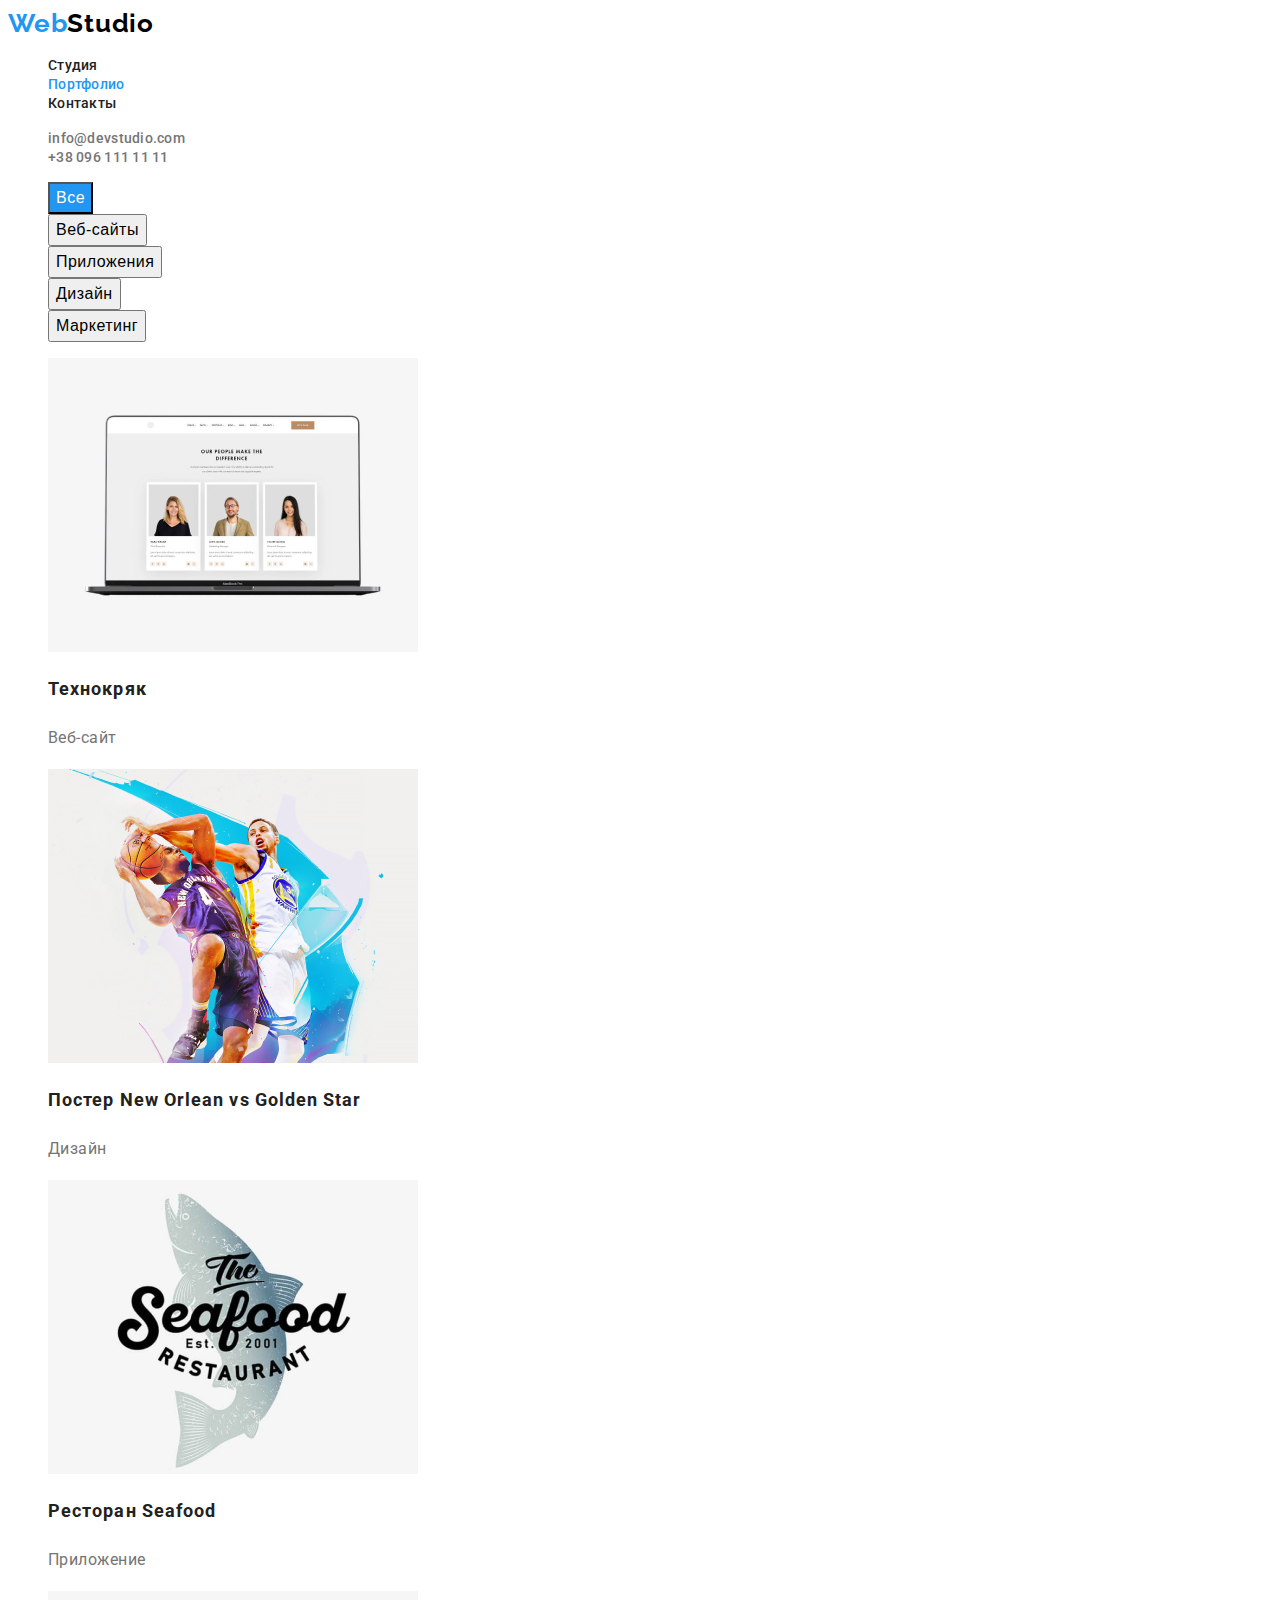
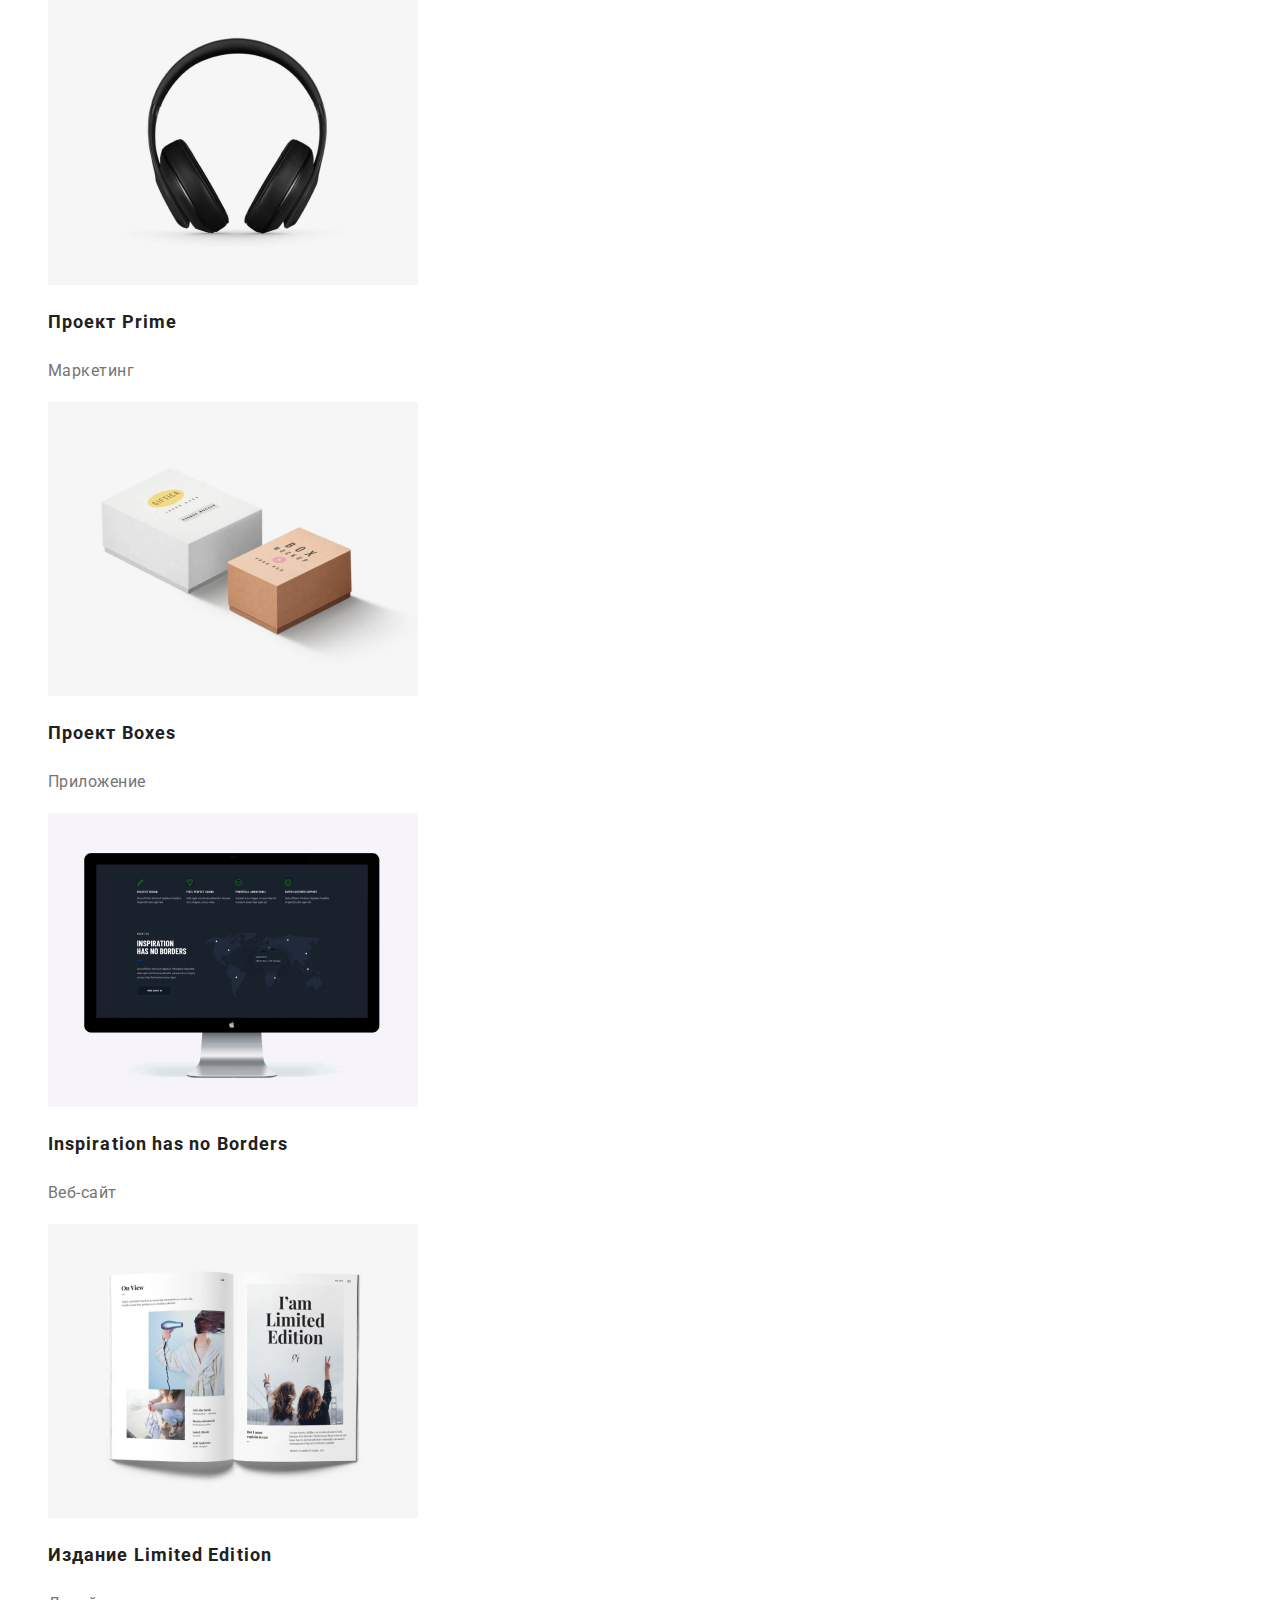
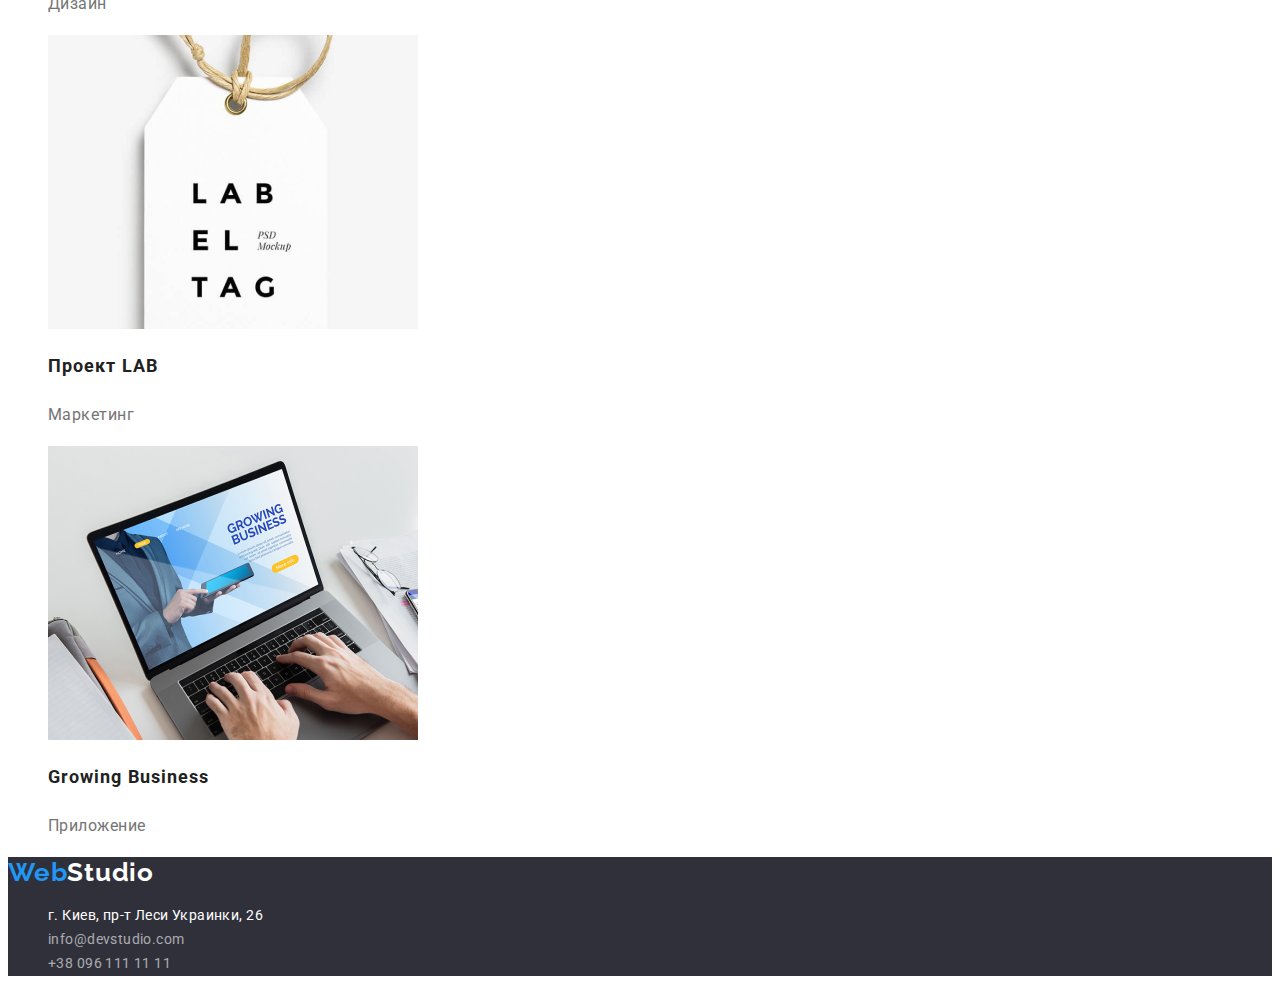
==== portfolio.html @ dccaaf1c "copy files from hw2" ====
<!DOCTYPE html>
<html lang="en">
  <head>
    <meta charset="UTF-8" />
    <meta name="viewport" content="width=device-width, initial-scale=1.0" />
    <title>Portfolio</title>
    <link rel="preconnect" href="https://fonts.gstatic.com" />
    <link rel="preconnect" href="https://fonts.gstatic.com" />
    <link rel="preconnect" href="https://fonts.gstatic.com" />
    <link rel="preconnect" href="https://fonts.gstatic.com" />
    <link
      href="https://fonts.googleapis.com/css2?family=Raleway:wght@700&family=Roboto:wght@400;500;700;900&display=swap"
      rel="stylesheet"
    />
    <link rel="stylesheet" href="./css/style.css" />
  </head>
  <body>
    <!-- Header of a page -->
    <header>
      <!-- Navigation -->
      <nav>
        <!-- logo -->
        <a href="./index.html" class="logo link"><span>Web</span>Studio</a>
        <!-- Main links -->
        <ul class="main-nav list">
          <li><a href="./index.html" class="link">Студия</a></li>
          <li class="current">
            <a href="./portfolio.html" class="link">Портфолио</a>
          </li>
          <li><a href="#" class="link">Контакты</a></li>
        </ul>
      </nav>
      <!-- Contacnts -->
      <ul class="contacts-nav list">
        <li>
          <a href="mailto:info@devstudio.com" class="link"
            >info@devstudio.com</a
          >
        </li>
        <li><a href="tel:+380961111111" class="link">+38 096 111 11 11</a></li>
      </ul>
    </header>

    <!-- main content of a portfolio page-->
    <main>
      <section>
        <!-- <h1 class="portfolio-title">Примеры наших работ</h1> -->
        <!-- Filter -->

        <ul class="filter list">
          <li>
            <button type="button" class="filter-button current">Все</button>
          </li>
          <li>
            <button type="button" class="filter-button">Веб-сайты</button>
          </li>
          <li>
            <button type="button" class="filter-button">Приложения</button>
          </li>
          <li>
            <button type="button" class="filter-button">Дизайн</button>
          </li>
          <li>
            <button type="button" class="filter-button">Маркетинг</button>
          </li>
        </ul>

        <!-- блок примеров работ -->
        <ul class="work-examples list">
          <li class="example-card">
            <a href="#" class="link">
              <img
                src="./images/technokryak.jpg"
                alt="Изображение сайта Технокряк на экране ноутбука"
                width="370"
                height="294"
              />
              <h2>Технокряк</h2>
              <p>Веб-сайт</p>
            </a>
          </li>
          <li class="example-card">
            <a href="#" class="link">
              <img
                src="./images/poster.jpg"
                alt="игрок из баскетбольной команды Golden Star пытается отобрать мяч у игрока из команды New Orlean"
                width="370"
                height="294"
              />
              <h2>Постер New Orlean vs Golden Star</h2>
              <p>Дизайн</p>
            </a>
          </li>
          <li class="example-card">
            <a href="#" class="link">
              <img
                src="./images/seafood.jpg"
                alt="Логотип ресторана Seafood с рыбой"
                width="370"
                height="294"
              />
              <h2>Ресторан Seafood</h2>
              <p>Приложение</p>
            </a>
          </li>
          <li class="example-card">
            <a href="#" class="link">
              <img
                src="./images/prime.jpg"
                alt="Черные наушники"
                width="370"
                height="294"
              />
              <h2>Проект Prime</h2>
              <p>Маркетинг</p>
            </a>
          </li>
          <li class="example-card">
            <a href="#" class="link">
              <img
                src="./images/boxes.jpg"
                alt="одна белая коробка побольше и одна коричневая коробка поменьше"
                width="370"
                height="294"
              />
              <h2>Проект Boxes</h2>
              <p>Приложение</p>
            </a>
          </li>
          <li class="example-card">
            <a href="#" class="link">
              <img
                src="./images/inspiration.jpg"
                alt="темный Веб-сайт на экране монитора"
                width="370"
                height="294"
              />
              <h2>Inspiration has no Borders</h2>
              <p>Веб-сайт</p>
            </a>
          </li>
          <li class="example-card">
            <a href="#" class="link">
              <img
                src="./images/limited-edition.jpg"
                alt="Разворот журнала со статьей I'm limited edition"
                width="370"
                height="294"
              />
              <h2>Издание Limited Edition</h2>
              <p>Дизайн</p>
            </a>
          </li>
          <li class="example-card">
            <a href="#" class="link">
              <img
                src="./images/lab.jpg"
                alt="Белый ярлык с надписью Lab el tag"
                width="370"
                height="294"
              />
              <h2>Проект LAB</h2>
              <p>Маркетинг</p>
            </a>
          </li>
          <li class="example-card">
            <a href="#" class="link">
              <img
                src="./images/growing-business.jpg"
                alt="Человек использует интернет-приложения growing business на ноутбуке"
                width="370"
                height="294"
              />
              <h2>Growing Business</h2>
              <p>Приложение</p>
            </a>
          </li>
        </ul>
      </section>
    </main>

    <!-- Footer of a page -->
    <footer class="footer">
      <a href="./index.html" class="logo link"><span>Web</span>Studio</a>
      <address>
        <ul class="list">
          <li class="footer-address">г. Киев, пр-т Леси Украинки, 26</li>
          <li>
            <a href="mailto:info@devstudio.com" class="footer-contact link"
              >info@devstudio.com</a
            >
          </li>
          <li>
            <a href="tel:+380961111111" class="footer-contact link"
              >+38 096 111 11 11</a
            >
          </li>
        </ul>
      </address>
    </footer>
  </body>
</html>
---- css/style.css ----
/* Палитра
color: #212121; цвет основного текста
color: #757575; цвет текста второстепенный
color: #2196F3; цвет акцента
color: #FFFFFF; для адреса
color: rgba(255, 255, 255, 0.6); для ссылок в футере
color: #000000; цвет лого 2й части

background: #FFFFFF; основной
background: #2F303A; цвет фона hero и футера
background: #F5F4FA; цвет фона секции наша команда
 */

:root {
  --primary-text-color: #212121;
  --secondary-text-color: #757575;
  --primary-accent-color: #2196f3;
  --secondary-accent-color: #ffffff;
  --footer-link-color: rgba(255, 255, 255, 0.6);
  --logo-color: #000000;
  --primary-background-color: #ffffff;
  --secondary-background-color: #2f303a;
  --section-background-color: #f5f4fa;
}

/* Main features */

body {
  font-family: "Roboto", sans-serif;
  color: var(--primary-text-color);
  background-color: var(--primary-background-color);
}

.list {
  list-style: none;
}

.link {
  text-decoration: none;
  color: var(--primary-text-color);
}

/* header */
/* Лого */
.logo {
  font-family: "Raleway", sans-serif;
  font-weight: 700;
  font-size: 26px;
  line-height: 1.2;
  letter-spacing: 0.03em;

  color: var(--logo-color);
}
.logo span {
  color: var(--primary-accent-color);
}

.logo:focus,
.logo:hover {
  text-decoration: underline;
}

/* Main links */
.main-nav .link {
  font-weight: 500;
  font-size: 14px;
  line-height: 1.14;
  letter-spacing: 0.02em;
}
.main-nav a:visited {
  color: var(--primary-text-color);
}

.main-nav .link:hover,
.main-nav .link:focus,
.contacts-nav .link:focus,
.contacts-nav .link:hover {
  color: var(--primary-accent-color);
}

.main-nav .current .link {
  color: var(--primary-accent-color);
}
.main-nav .current .link:hover {
  text-decoration: underline;
}

/* contacts navigation */
.contacts-nav .link {
  font-weight: 500;
  font-size: 14px;
  line-height: 1.14;
  letter-spacing: 0.02em;

  color: var(--secondary-text-color);
}

/* Main page */

/* hero */
.hero {
  background-color: var(--secondary-background-color);
}

.hero-title {
  font-weight: 900;
  font-size: 44px;
  line-height: 1.36;

  text-align: center;
  letter-spacing: 0.06em;
  text-transform: uppercase;

  color: var(--secondary-accent-color);
}

.hero-button {
  font-weight: 700;
  font-size: 16px;
  line-height: 1.88;
  letter-spacing: 0.06em;

  color: var(--secondary-accent-color);
  background-color: var(--primary-accent-color);
}

.hero-button:focus,
.hero-button:hover {
  color: var(--primary-accent-color);
  background-color: var(--primary-background-color);
}

/* common section features */
.section-title {
  font-weight: 700;
  font-size: 36px;
  line-height: 1.17;
  text-align: center;
  letter-spacing: 0.03em;
}

/* section Наши преимущества  */
.advantages h3 {
  font-weight: 700;
  font-size: 14px;
  line-height: 1.14;
  letter-spacing: 0.03em;
  text-transform: uppercase;
}

.advantages p {
  font-weight: 400;
  font-size: 14px;
  line-height: 1.71;
  letter-spacing: 0.03em;

  color: var(--secondary-text-color);
}

/* section Чем мы занимаемся  */
.works a > img:hover,
.works a > img:focus {
  border-style: solid;
  border-width: 3px;
  border-color: var(--primary-accent-color);
}

/* section Наша команда */
.team {
  background-color: var(--section-background-color);
}

.team h3 {
  font-weight: 500;
  font-size: 16px;
  line-height: 1.19;
  letter-spacing: 0.03em;
}

.team p {
  font-weight: 400;
  font-size: 16px;
  line-height: 1.19;
  letter-spacing: 0.03em;

  color: #757575;
}

/* Footer */
.footer {
  background-color: var(--secondary-background-color);
}

.footer .logo {
  color: var(--secondary-accent-color);
}

.footer-address {
  font-weight: 400;
  font-size: 14px;
  line-height: 1.71;
  letter-spacing: 0.03em;
  font-style: normal;
  color: var(--secondary-accent-color);
}
.footer-contact {
  font-weight: 400;
  font-size: 14px;
  line-height: 1.71;
  letter-spacing: 0.03em;
  font-style: normal;
  color: var(--footer-link-color);
}

.footer-contact:focus,
.footer-contact:hover {
  color: var(--primary-accent-color);
}

/* Portfolio page */
/* filter */
.filter-button {
  font-weight: 500;
  font-size: 16px;
  line-height: 1.62;
  letter-spacing: 0.03em;
}

.filter-button:hover,
.filter-button:focus {
  color: var(--secondary-accent-color);
  background-color: var(--primary-accent-color);
}

.filter .current {
  color: var(--secondary-accent-color);
  background-color: var(--primary-accent-color);
}

.filter .current:hover,
.filter .current:focus {
  color: var(--primary-accent-color);
  background-color: var(--secondary-accent-color);
  border: solid 2px var(--primary-accent-color);
}

/* Examples */
.example-card h2 {
  font-weight: 700;
  font-size: 18px;
  line-height: 2;
  letter-spacing: 0.06em;

  color: var(--primary-text-color);
}

.example-card p {
  font-weight: 400;
  font-size: 16px;
  line-height: 1.88;
  letter-spacing: 0.03em;

  color: var(--secondary-text-color);
}
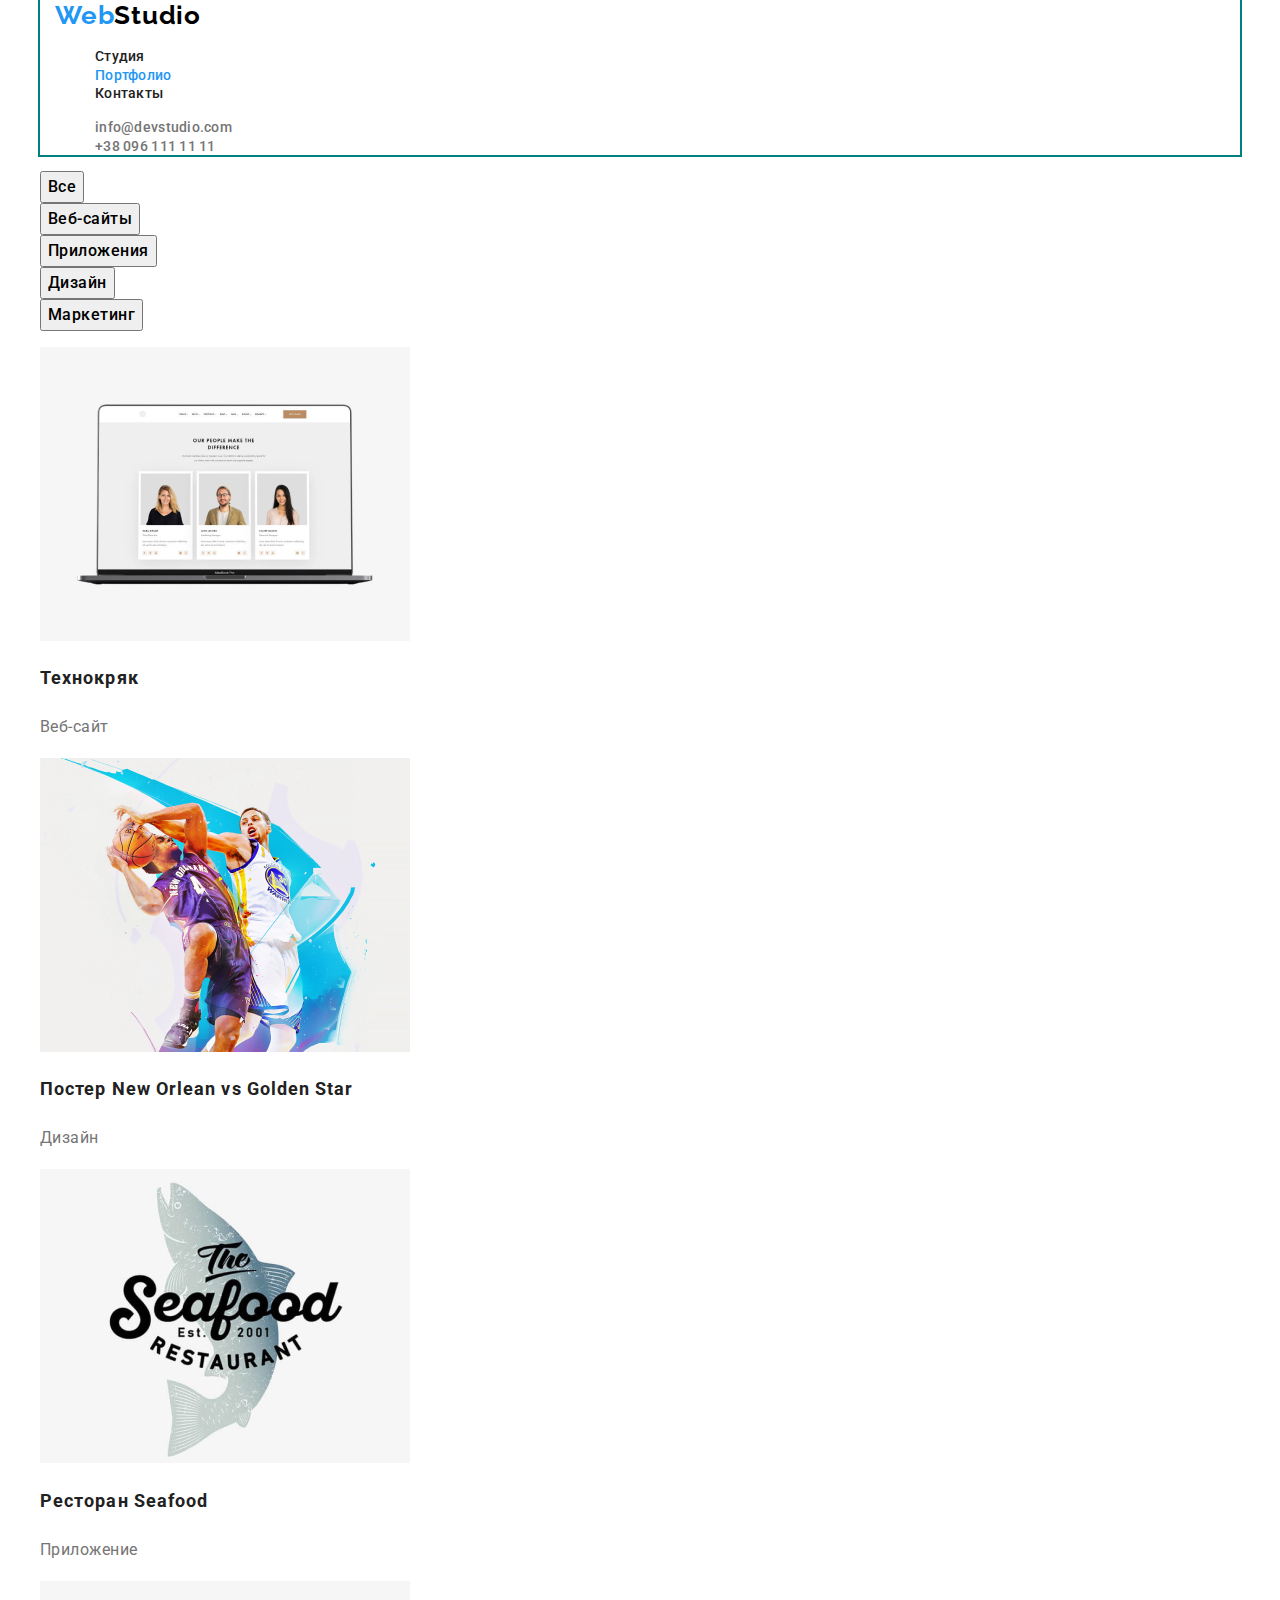
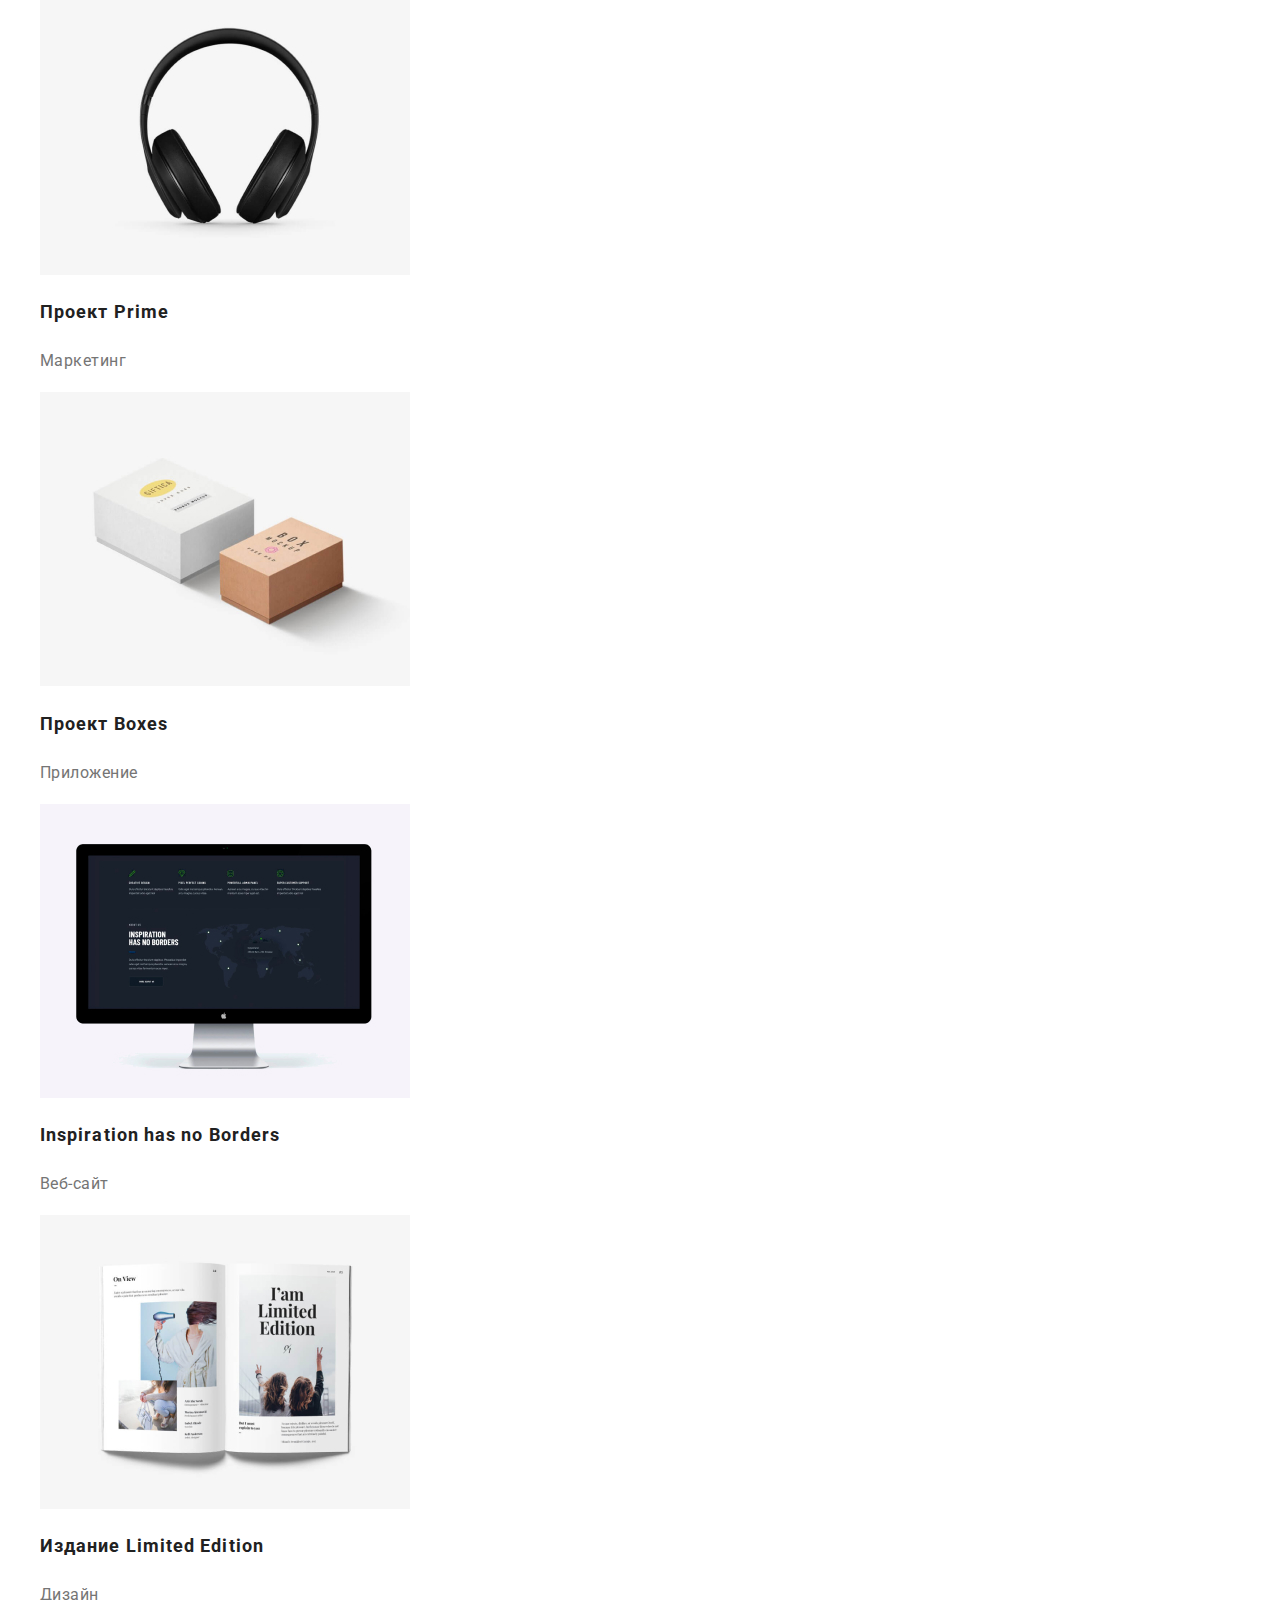
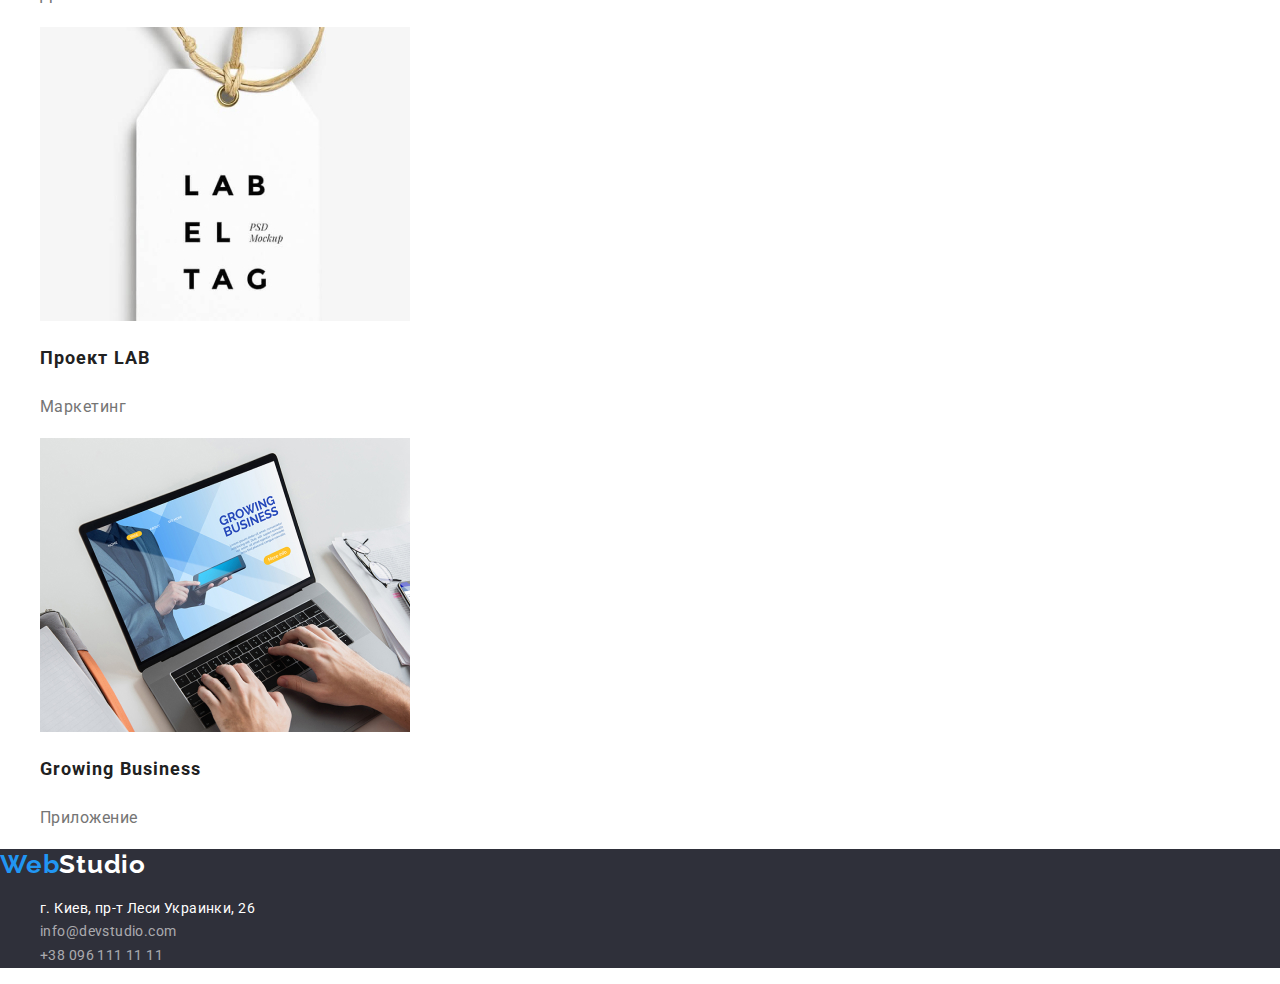
==== commit f3421adf: "add normalize to both pages and container to the header" ====
--- a/portfolio.html
+++ b/portfolio.html
@@ -11,6 +11,10 @@
     <link
       href="https://fonts.googleapis.com/css2?family=Raleway:wght@700&family=Roboto:wght@400;500;700;900&display=swap"
       rel="stylesheet"
+    />
+    <link
+      rel="stylesheet"
+      href="https://cdnjs.cloudflare.com/ajax/libs/modern-normalize/1.0.0/modern-normalize.min.css"
     />
     <link rel="stylesheet" href="./css/style.css" />
   </head>
@@ -18,27 +22,31 @@
     <!-- Header of a page -->
     <header>
       <!-- Navigation -->
-      <nav>
-        <!-- logo -->
-        <a href="./index.html" class="logo link"><span>Web</span>Studio</a>
-        <!-- Main links -->
-        <ul class="main-nav list">
-          <li><a href="./index.html" class="link">Студия</a></li>
-          <li class="current">
-            <a href="./portfolio.html" class="link">Портфолио</a>
-          </li>
-          <li><a href="#" class="link">Контакты</a></li>
-        </ul>
-      </nav>
-      <!-- Contacnts -->
-      <ul class="contacts-nav list">
-        <li>
-          <a href="mailto:info@devstudio.com" class="link"
-            >info@devstudio.com</a
-          >
-        </li>
-        <li><a href="tel:+380961111111" class="link">+38 096 111 11 11</a></li>
-      </ul>
+      <div class="container">
+        <nav>
+          <!-- logo -->
+          <a href="./index.html" class="logo link"><span>Web</span>Studio</a>
+          <!-- Main links -->
+          <ul class="main-nav list">
+            <li><a href="./index.html" class="link">Студия</a></li>
+            <li class="current">
+              <a href="./portfolio.html" class="link">Портфолио</a>
+            </li>
+            <li><a href="#" class="link">Контакты</a></li>
+          </ul>
+        </nav>
+        <!-- Contacnts -->
+        <ul class="contacts-nav list">
+          <li>
+            <a href="mailto:info@devstudio.com" class="link"
+              >info@devstudio.com</a
+            >
+          </li>
+          <li>
+            <a href="tel:+380961111111" class="link">+38 096 111 11 11</a>
+          </li>
+        </ul>
+      </div>
     </header>
 
     <!-- main content of a portfolio page-->
--- a/css/style.css
+++ b/css/style.css
@@ -40,8 +40,20 @@
   color: var(--primary-text-color);
 }
 
-/* header */
-/* Лого */
+.container {
+  width: 1200px;
+  padding-left: 15px;
+  padding-right: 15px;
+  margin-top: 0;
+  margin-bottom: 0;
+  margin-right: auto;
+  margin-left: auto;
+
+  outline: 2px solid teal;
+}
+
+/* Header */
+/* Logo */
 .logo {
   font-family: "Raleway", sans-serif;
   font-weight: 700;
@@ -85,7 +97,7 @@
   text-decoration: underline;
 }
 
-/* contacts navigation */
+/* Contacts navigation */
 .contacts-nav .link {
   font-weight: 500;
   font-size: 14px;
@@ -97,7 +109,7 @@
 
 /* Main page */
 
-/* hero */
+/* Hero */
 .hero {
   background-color: var(--secondary-background-color);
 }
@@ -231,7 +243,7 @@
   color: var(--secondary-accent-color);
   background-color: var(--primary-accent-color);
 }
-
+/* 
 .filter .current {
   color: var(--secondary-accent-color);
   background-color: var(--primary-accent-color);
@@ -242,7 +254,7 @@
   color: var(--primary-accent-color);
   background-color: var(--secondary-accent-color);
   border: solid 2px var(--primary-accent-color);
-}
+} */
 
 /* Examples */
 .example-card h2 {
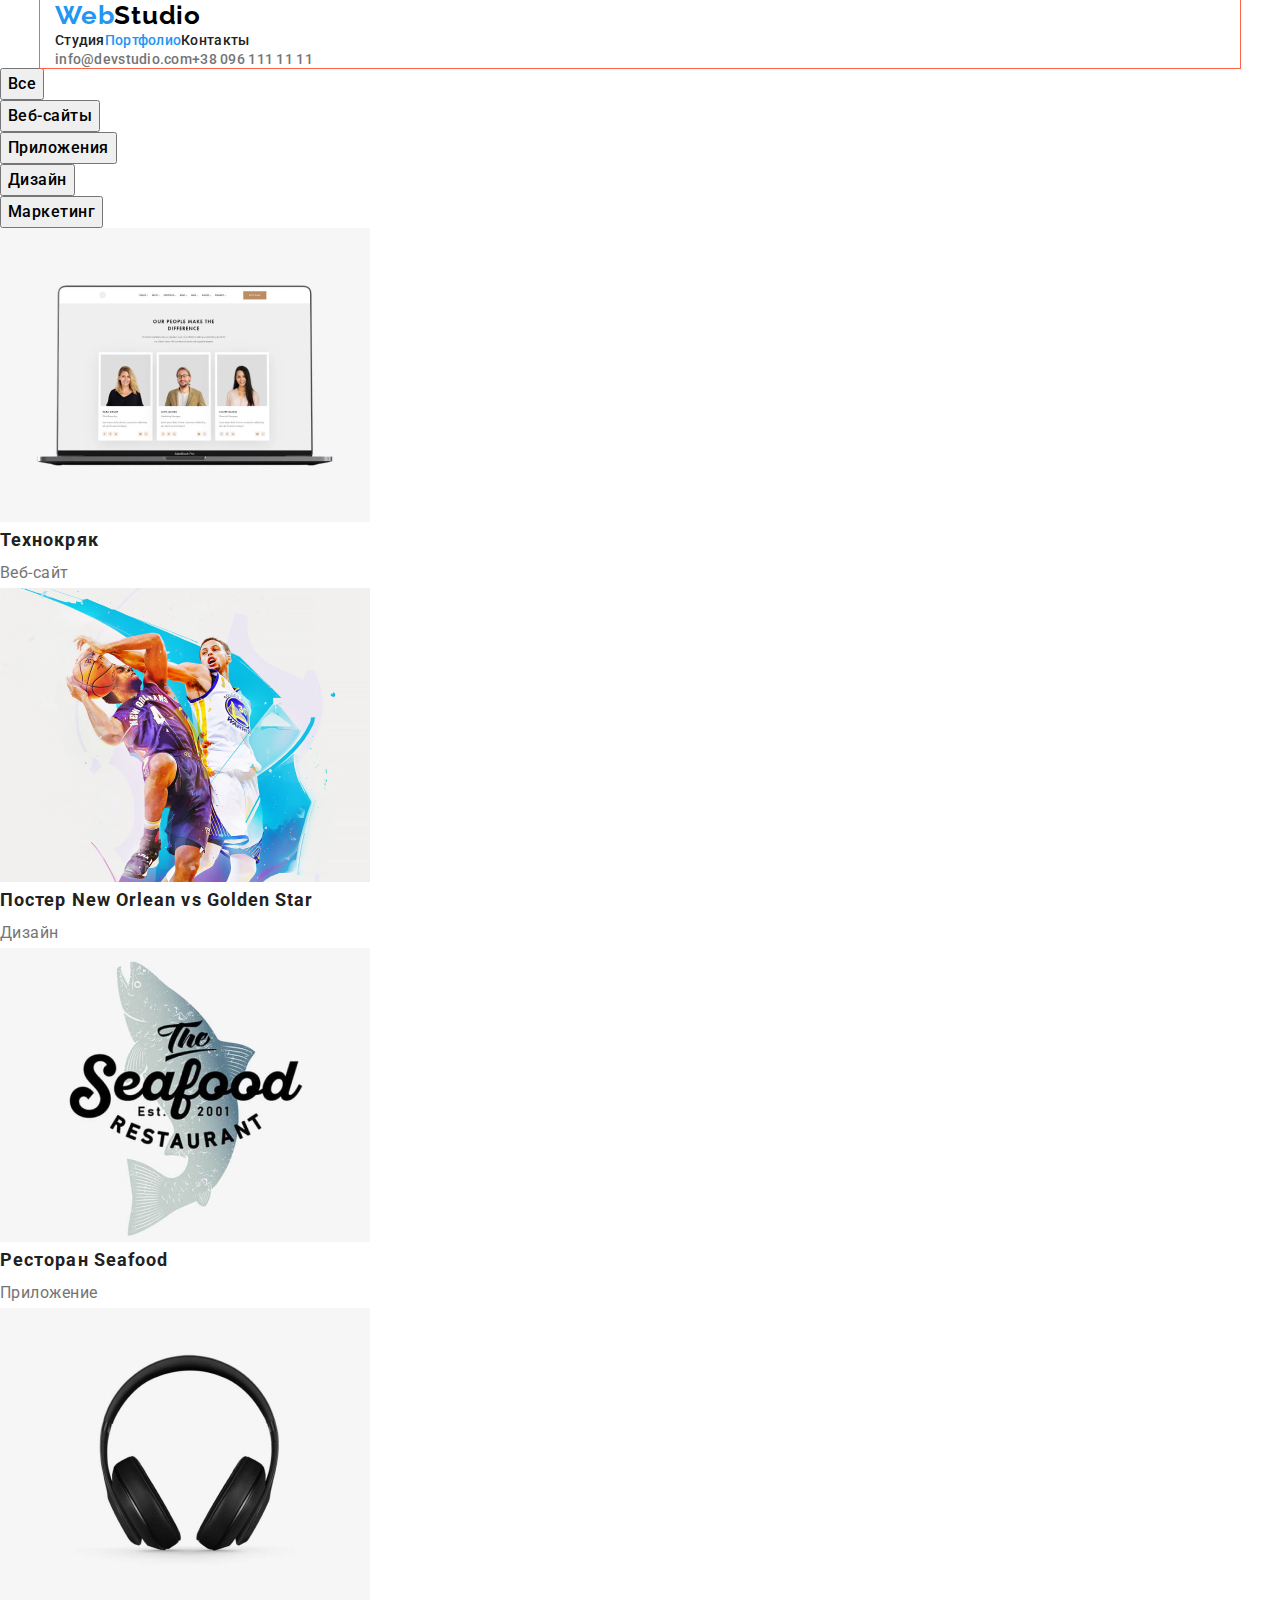
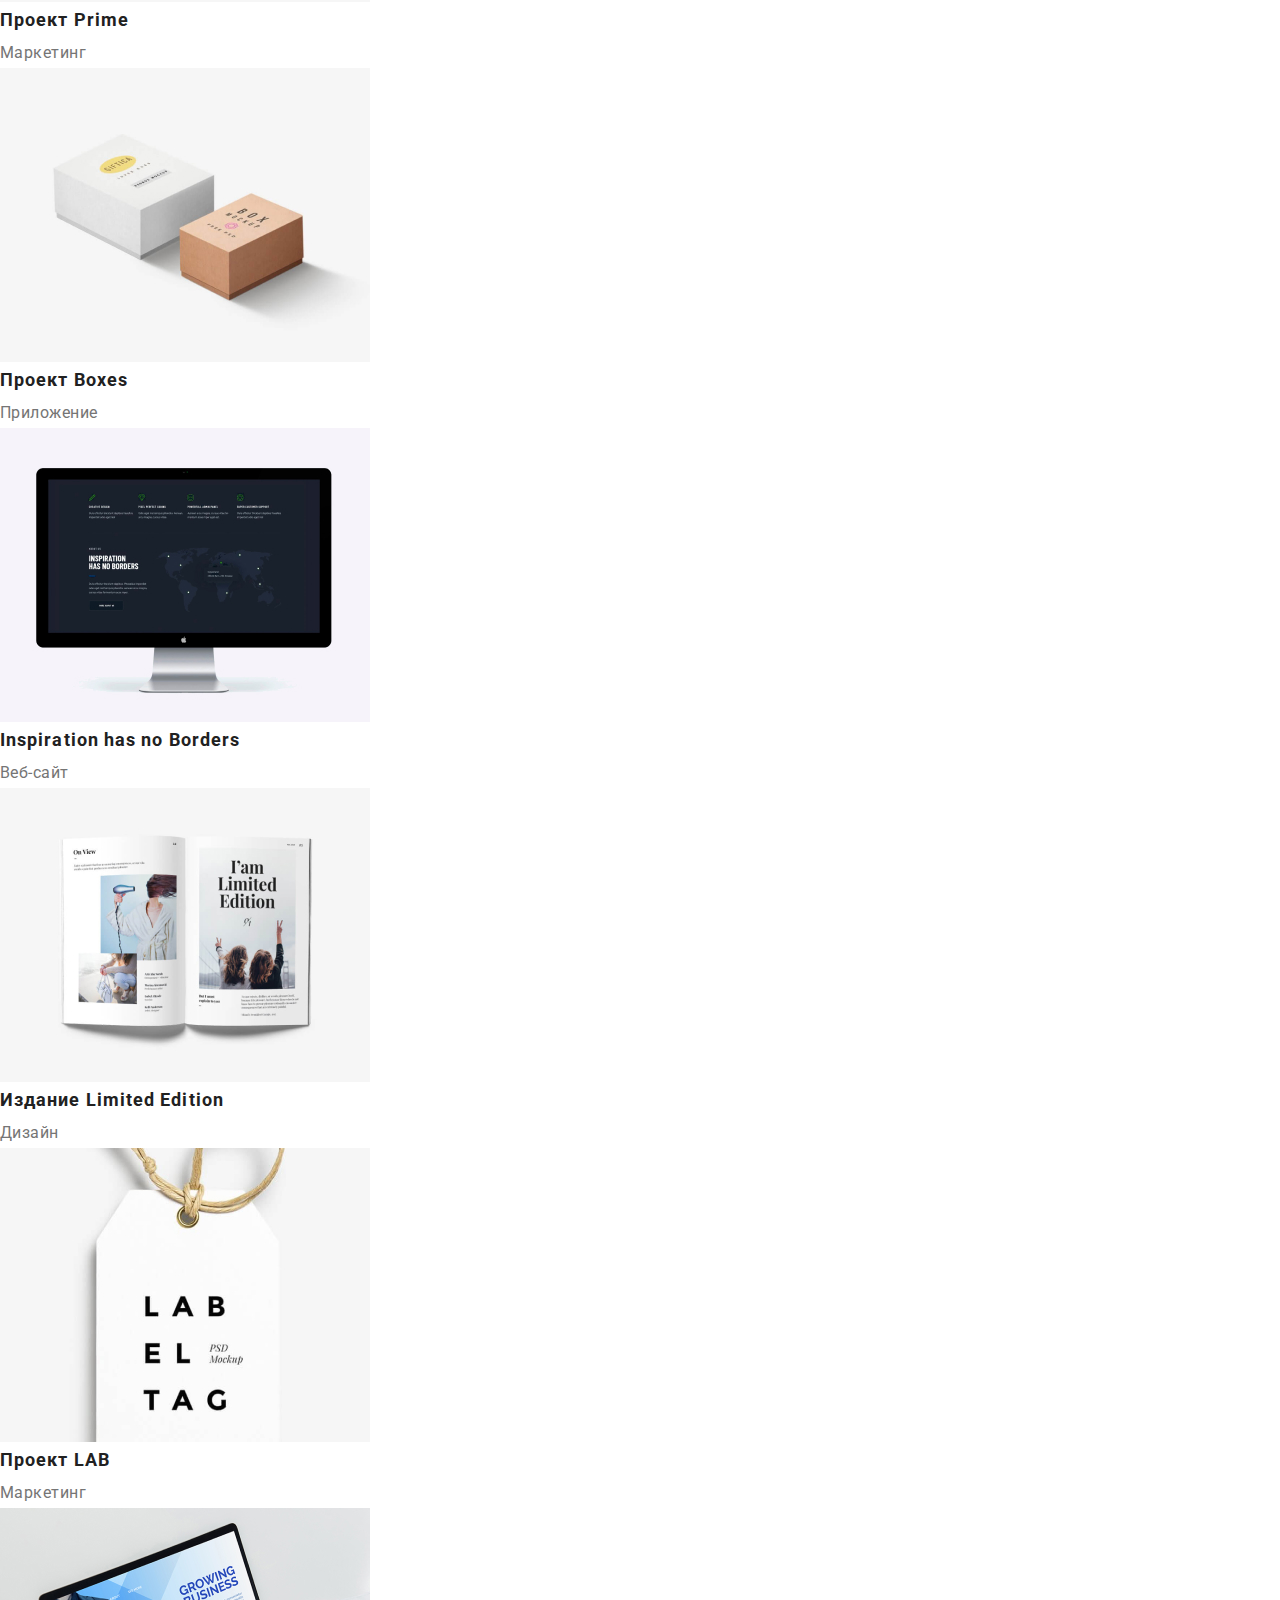
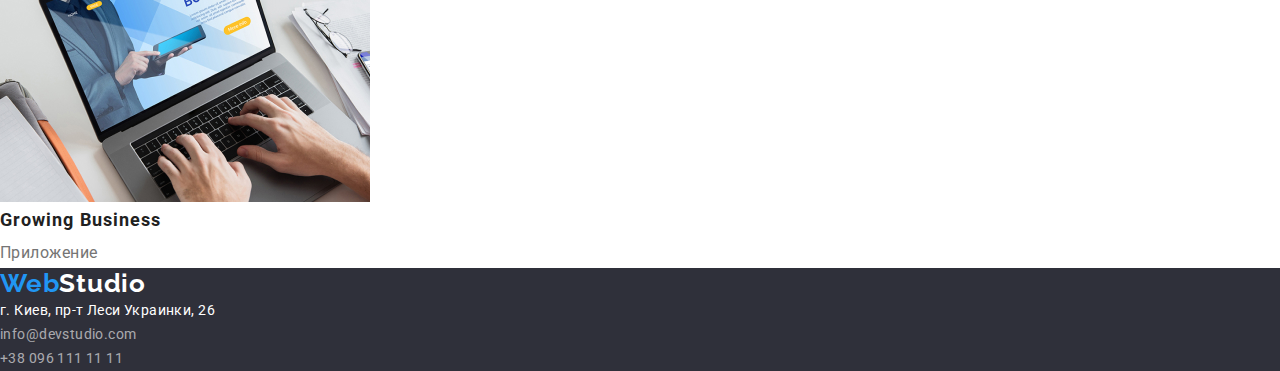
==== commit 2c8c7fc1: "add margind and paddings" ====
--- a/portfolio.html
+++ b/portfolio.html
@@ -49,7 +49,7 @@
       </div>
     </header>
 
-    <!-- main content of a portfolio page-->
+    <!-- Main content of a portfolio page-->
     <main>
       <section>
         <!-- <h1 class="portfolio-title">Примеры наших работ</h1> -->
@@ -73,7 +73,7 @@
           </li>
         </ul>
 
-        <!-- блок примеров работ -->
+        <!-- Work examples block -->
         <ul class="work-examples list">
           <li class="example-card">
             <a href="#" class="link">
--- a/css/style.css
+++ b/css/style.css
@@ -31,7 +31,20 @@
   background-color: var(--primary-background-color);
 }
 
+h1,
+h2,
+h3,
+h4,
+h5,
+h6,
+p {
+  margin-top: 0;
+  margin-bottom: 0;
+}
+
 .list {
+  padding: 0;
+  margin: 0;
   list-style: none;
 }
 
@@ -49,7 +62,11 @@
   margin-right: auto;
   margin-left: auto;
 
-  outline: 2px solid teal;
+  outline: 1px solid tomato;
+}
+
+img {
+  display: block;
 }
 
 /* Header */
@@ -73,6 +90,10 @@
 }
 
 /* Main links */
+.main-nav {
+  display: flex;
+}
+
 .main-nav .link {
   font-weight: 500;
   font-size: 14px;
@@ -98,6 +119,10 @@
 }
 
 /* Contacts navigation */
+.contacts-nav {
+  display: flex;
+}
+
 .contacts-nav .link {
   font-weight: 500;
   font-size: 14px;
@@ -111,29 +136,43 @@
 
 /* Hero */
 .hero {
+  text-align: center;
   background-color: var(--secondary-background-color);
 }
 
 .hero-title {
+  margin-bottom: 30px;
+
   font-weight: 900;
   font-size: 44px;
   line-height: 1.36;
-
-  text-align: center;
   letter-spacing: 0.06em;
   text-transform: uppercase;
 
   color: var(--secondary-accent-color);
+
+  /* background-color: teal; */
 }
 
 .hero-button {
-  font-weight: 700;
-  font-size: 16px;
-  line-height: 1.88;
+  display: inline-block;
+  border: 1px solid transparent;
+  border-radius: 4px;
+  padding-top: 10px;
+  padding-bottom: 10px;
+  padding-left: 32px;
+  padding-right: 32px;
+  min-width: 200px;
+  text-align: center;
+
+  font-weight: 700;
+  font-size: 16px;
+  line-height: 1.87;
   letter-spacing: 0.06em;
 
   color: var(--secondary-accent-color);
   background-color: var(--primary-accent-color);
+  box-shadow: 0px 4px 4px rgba(0, 0, 0, 0.15);
 }
 
 .hero-button:focus,
@@ -142,8 +181,19 @@
   background-color: var(--primary-background-color);
 }
 
-/* common section features */
+/* Common section features */
+.section {
+  padding-top: 94px;
+  padding-bottom: 94px;
+}
+
+.section.no-padding-bt {
+  padding-bottom: 0;
+}
+
 .section-title {
+  margin-bottom: 50px;
+
   font-weight: 700;
   font-size: 36px;
   line-height: 1.17;
@@ -151,8 +201,10 @@
   letter-spacing: 0.03em;
 }
 
-/* section Наши преимущества  */
-.advantages h3 {
+/* Section Our advantages  */
+.advantages .item {
+  margin-bottom: 10px;
+
   font-weight: 700;
   font-size: 14px;
   line-height: 1.14;
@@ -169,20 +221,23 @@
   color: var(--secondary-text-color);
 }
 
-/* section Чем мы занимаемся  */
+/* Section What we do  */
+
 .works a > img:hover,
 .works a > img:focus {
   border-style: solid;
-  border-width: 3px;
+  border-width: 2px;
   border-color: var(--primary-accent-color);
 }
 
-/* section Наша команда */
+/* Section Our team */
 .team {
   background-color: var(--section-background-color);
 }
 
-.team h3 {
+.team .item {
+  margin-bottom: 10px;
+
   font-weight: 500;
   font-size: 16px;
   line-height: 1.19;
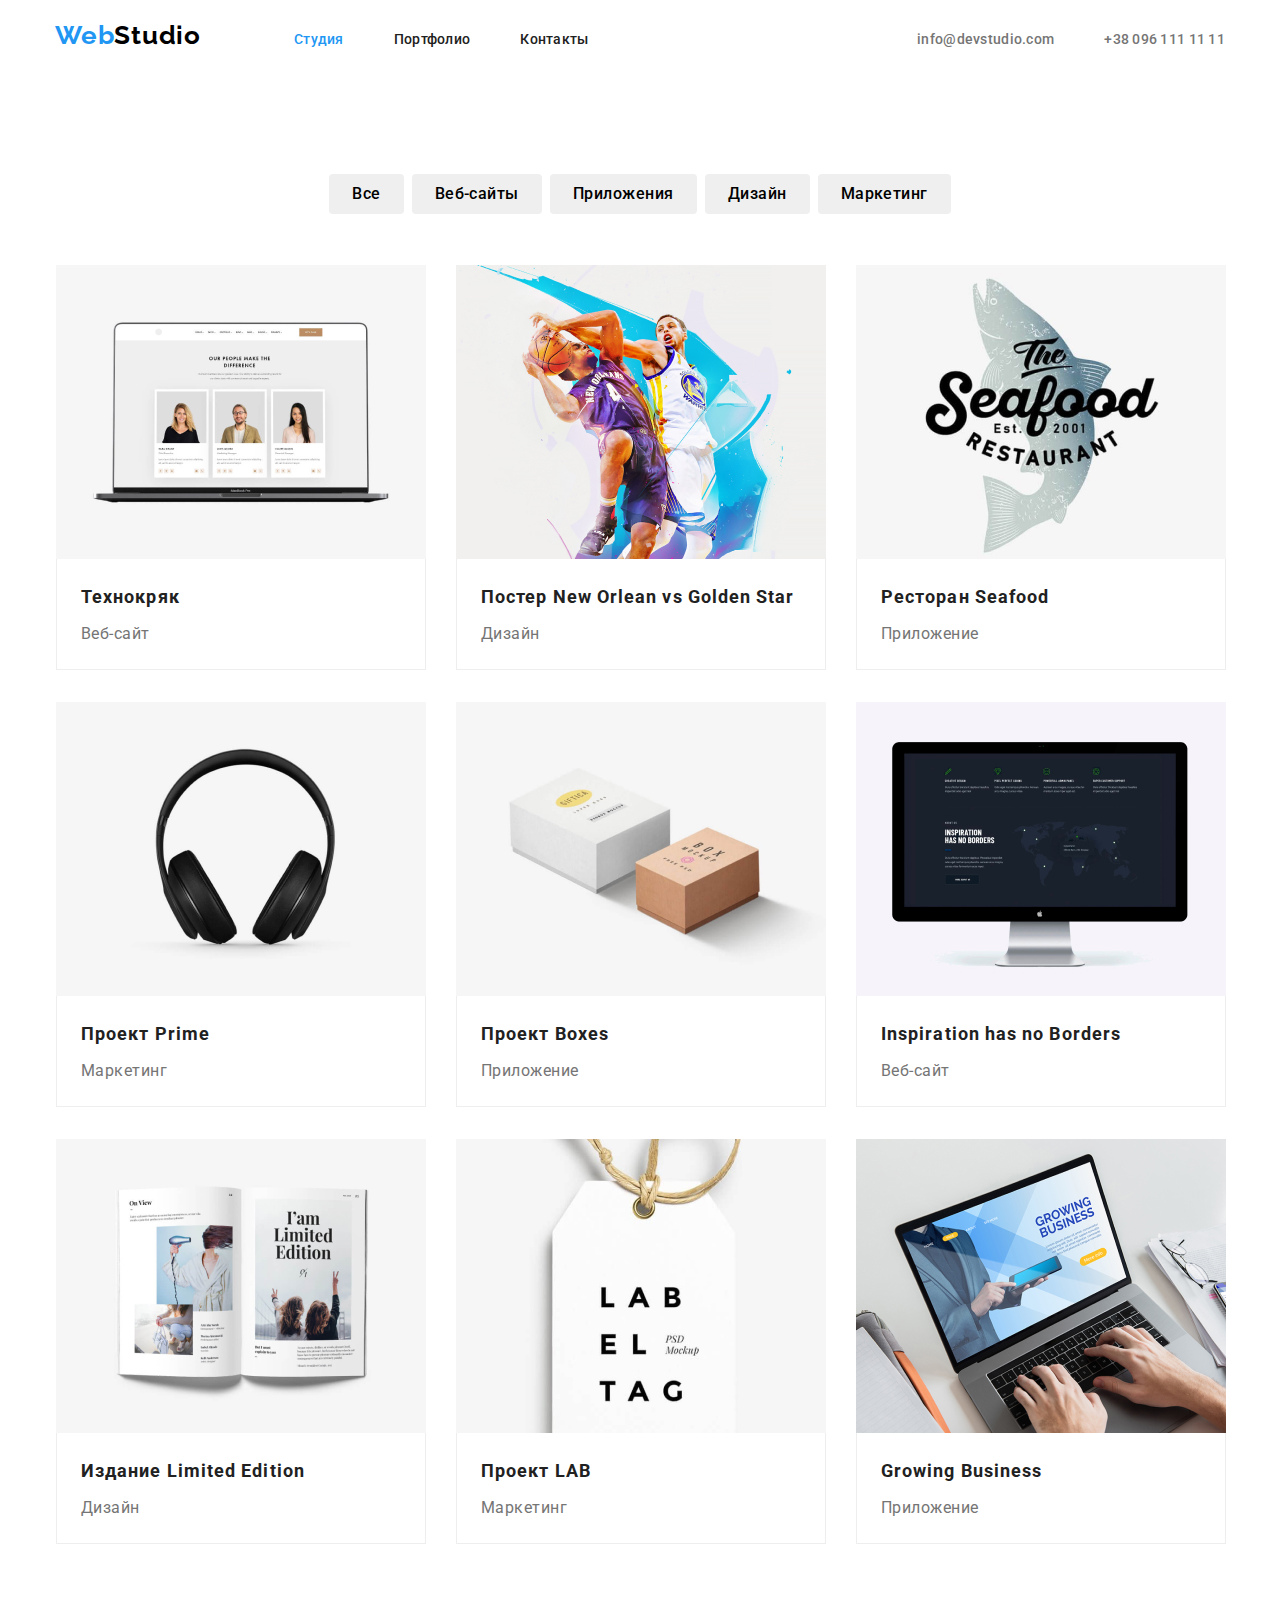
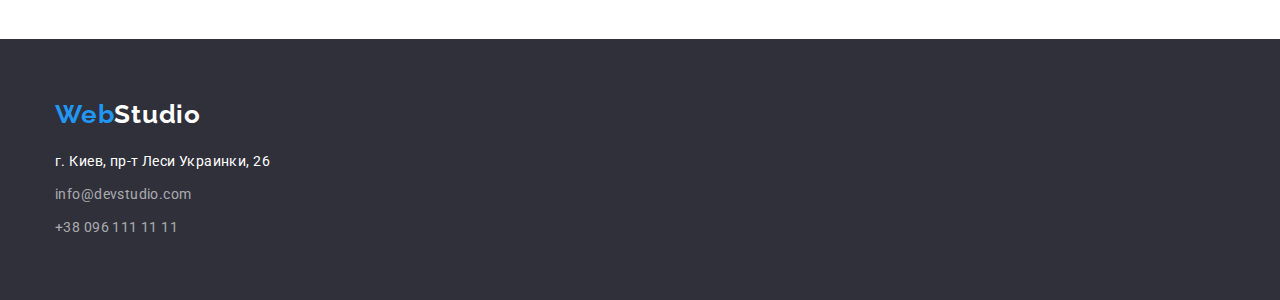
==== commit e5ea8864: "add flex and rest of geometry to portfolio page" ====
--- a/portfolio.html
+++ b/portfolio.html
@@ -21,28 +21,30 @@
   <body>
     <!-- Header of a page -->
     <header>
-      <!-- Navigation -->
-      <div class="container">
-        <nav>
+      <div class="header container">
+        <!-- Navigation -->
+        <nav class="site-nav">
           <!-- logo -->
           <a href="./index.html" class="logo link"><span>Web</span>Studio</a>
           <!-- Main links -->
           <ul class="main-nav list">
-            <li><a href="./index.html" class="link">Студия</a></li>
-            <li class="current">
+            <li class="item current">
+              <a href="./index.html" class="link">Студия</a>
+            </li>
+            <li class="item">
               <a href="./portfolio.html" class="link">Портфолио</a>
             </li>
-            <li><a href="#" class="link">Контакты</a></li>
+            <li class="item"><a href="#" class="link">Контакты</a></li>
           </ul>
         </nav>
         <!-- Contacnts -->
         <ul class="contacts-nav list">
-          <li>
+          <li class="item">
             <a href="mailto:info@devstudio.com" class="link"
               >info@devstudio.com</a
             >
           </li>
-          <li>
+          <li class="item">
             <a href="tel:+380961111111" class="link">+38 096 111 11 11</a>
           </li>
         </ul>
@@ -51,24 +53,24 @@
 
     <!-- Main content of a portfolio page-->
     <main>
-      <section>
+      <section class="portfolio container">
         <!-- <h1 class="portfolio-title">Примеры наших работ</h1> -->
+
         <!-- Filter -->
-
         <ul class="filter list">
-          <li>
+          <li class="item">
             <button type="button" class="filter-button current">Все</button>
           </li>
-          <li>
+          <li class="item">
             <button type="button" class="filter-button">Веб-сайты</button>
           </li>
-          <li>
+          <li class="item">
             <button type="button" class="filter-button">Приложения</button>
           </li>
-          <li>
+          <li class="item">
             <button type="button" class="filter-button">Дизайн</button>
           </li>
-          <li>
+          <li class="item">
             <button type="button" class="filter-button">Маркетинг</button>
           </li>
         </ul>
@@ -83,8 +85,10 @@
                 width="370"
                 height="294"
               />
-              <h2>Технокряк</h2>
-              <p>Веб-сайт</p>
+              <div class="card-info">
+                <h2 class="title">Технокряк</h2>
+                <p>Веб-сайт</p>
+              </div>
             </a>
           </li>
           <li class="example-card">
@@ -95,8 +99,10 @@
                 width="370"
                 height="294"
               />
-              <h2>Постер New Orlean vs Golden Star</h2>
-              <p>Дизайн</p>
+              <div class="card-info">
+                <h2 class="title">Постер New Orlean vs Golden Star</h2>
+                <p>Дизайн</p>
+              </div>
             </a>
           </li>
           <li class="example-card">
@@ -107,8 +113,10 @@
                 width="370"
                 height="294"
               />
-              <h2>Ресторан Seafood</h2>
-              <p>Приложение</p>
+              <div class="card-info">
+                <h2 class="title">Ресторан Seafood</h2>
+                <p>Приложение</p>
+              </div>
             </a>
           </li>
           <li class="example-card">
@@ -119,8 +127,10 @@
                 width="370"
                 height="294"
               />
-              <h2>Проект Prime</h2>
-              <p>Маркетинг</p>
+              <div class="card-info">
+                <h2 class="title">Проект Prime</h2>
+                <p>Маркетинг</p>
+              </div>
             </a>
           </li>
           <li class="example-card">
@@ -131,8 +141,10 @@
                 width="370"
                 height="294"
               />
-              <h2>Проект Boxes</h2>
-              <p>Приложение</p>
+              <div class="card-info">
+                <h2 class="title">Проект Boxes</h2>
+                <p>Приложение</p>
+              </div>
             </a>
           </li>
           <li class="example-card">
@@ -143,8 +155,10 @@
                 width="370"
                 height="294"
               />
-              <h2>Inspiration has no Borders</h2>
-              <p>Веб-сайт</p>
+              <div class="card-info">
+                <h2 class="title">Inspiration has no Borders</h2>
+                <p>Веб-сайт</p>
+              </div>
             </a>
           </li>
           <li class="example-card">
@@ -155,8 +169,10 @@
                 width="370"
                 height="294"
               />
-              <h2>Издание Limited Edition</h2>
-              <p>Дизайн</p>
+              <div class="card-info">
+                <h2 class="title">Издание Limited Edition</h2>
+                <p>Дизайн</p>
+              </div>
             </a>
           </li>
           <li class="example-card">
@@ -167,8 +183,10 @@
                 width="370"
                 height="294"
               />
-              <h2>Проект LAB</h2>
-              <p>Маркетинг</p>
+              <div class="card-info">
+                <h2 class="title">Проект LAB</h2>
+                <p>Маркетинг</p>
+              </div>
             </a>
           </li>
           <li class="example-card">
@@ -179,8 +197,10 @@
                 width="370"
                 height="294"
               />
-              <h2>Growing Business</h2>
-              <p>Приложение</p>
+              <div class="card-info">
+                <h2 class="title">Growing Business</h2>
+                <p>Приложение</p>
+              </div>
             </a>
           </li>
         </ul>
@@ -189,22 +209,24 @@
 
     <!-- Footer of a page -->
     <footer class="footer">
-      <a href="./index.html" class="logo link"><span>Web</span>Studio</a>
-      <address>
-        <ul class="list">
-          <li class="footer-address">г. Киев, пр-т Леси Украинки, 26</li>
-          <li>
-            <a href="mailto:info@devstudio.com" class="footer-contact link"
-              >info@devstudio.com</a
-            >
-          </li>
-          <li>
-            <a href="tel:+380961111111" class="footer-contact link"
-              >+38 096 111 11 11</a
-            >
-          </li>
-        </ul>
-      </address>
+      <div class="container">
+        <a href="./index.html" class="logo link"><span>Web</span>Studio</a>
+        <address>
+          <ul class="footer-info list">
+            <li class="footer-address item">г. Киев, пр-т Леси Украинки, 26</li>
+            <li class="item">
+              <a href="mailto:info@devstudio.com" class="footer-contact link"
+                >info@devstudio.com</a
+              >
+            </li>
+            <li class="item">
+              <a href="tel:+380961111111" class="footer-contact link"
+                >+38 096 111 11 11</a
+              >
+            </li>
+          </ul>
+        </address>
+      </div>
     </footer>
   </body>
 </html>
--- a/css/style.css
+++ b/css/style.css
@@ -21,6 +21,7 @@
   --primary-background-color: #ffffff;
   --secondary-background-color: #2f303a;
   --section-background-color: #f5f4fa;
+  --portfolio-card-border-color: #eeeeee;
 }
 
 /* Main features */
@@ -62,7 +63,7 @@
   margin-right: auto;
   margin-left: auto;
 
-  outline: 1px solid tomato;
+  /* outline: 1px solid tomato; */
 }
 
 img {
@@ -79,6 +80,8 @@
   letter-spacing: 0.03em;
 
   color: var(--logo-color);
+
+  /* background-color: teal; */
 }
 .logo span {
   color: var(--primary-accent-color);
@@ -89,16 +92,41 @@
   text-decoration: underline;
 }
 
-/* Main links */
+/* Navigation */
+.header.container {
+  display: flex;
+  align-items: center;
+
+  /* background-color: orange; */
+}
+
+.site-nav {
+  display: flex;
+  align-items: baseline;
+}
+.site-nav .logo {
+  margin-right: 93px;
+}
+
 .main-nav {
   display: flex;
 }
 
+.main-nav > .item:not(:last-child) {
+  margin-right: 50px;
+}
+
 .main-nav .link {
+  display: block;
+  padding-top: 32px;
+  padding-bottom: 32px;
+
   font-weight: 500;
   font-size: 14px;
   line-height: 1.14;
   letter-spacing: 0.02em;
+
+  /* background-color: turquoise; */
 }
 .main-nav a:visited {
   color: var(--primary-text-color);
@@ -121,9 +149,18 @@
 /* Contacts navigation */
 .contacts-nav {
   display: flex;
+  margin-left: auto;
+}
+
+.contacts-nav > .item:not(:last-child) {
+  margin-right: 50px;
 }
 
 .contacts-nav .link {
+  display: block;
+  padding-top: 32px;
+  padding-bottom: 32px;
+
   font-weight: 500;
   font-size: 14px;
   line-height: 1.14;
@@ -136,6 +173,7 @@
 
 /* Hero */
 .hero {
+  padding: 200px 0;
   text-align: center;
   background-color: var(--secondary-background-color);
 }
@@ -202,7 +240,16 @@
 }
 
 /* Section Our advantages  */
+.advantages.container {
+  display: flex;
+  justify-content: space-between;
+}
+
 .advantages .item {
+  width: 270px;
+}
+
+.advantages .title {
   margin-bottom: 10px;
 
   font-weight: 700;
@@ -222,6 +269,11 @@
 }
 
 /* Section What we do  */
+
+.images.list {
+  display: flex;
+  justify-content: space-between;
+}
 
 .works a > img:hover,
 .works a > img:focus {
@@ -234,14 +286,37 @@
 .team {
   background-color: var(--section-background-color);
 }
-
-.team .item {
+.team-memeber.list {
+  display: flex;
+  justify-content: space-between;
+}
+
+.team-memeber > .card {
+  width: 270px;
+  background-color: var(--primary-background-color);
+  box-shadow: 0px 1px 3px rgba(0, 0, 0, 0.12), 0px 1px 1px rgba(0, 0, 0, 0.14),
+    0px 2px 1px rgba(0, 0, 0, 0.2);
+  border-radius: 0px 0px 4px 4px;
+}
+
+.card-info {
+  display: inline-block;
+  padding-top: 30px;
+  padding-bottom: 30px;
+  padding-left: 60px;
+  padding-right: auto;
+
+  text-align: center;
+}
+
+.team-memeber .title {
   margin-bottom: 10px;
 
   font-weight: 500;
   font-size: 16px;
   line-height: 1.19;
   letter-spacing: 0.03em;
+  text-align: center;
 }
 
 .team p {
@@ -250,7 +325,7 @@
   line-height: 1.19;
   letter-spacing: 0.03em;
 
-  color: #757575;
+  color: var(--secondary-text-color);
 }
 
 /* Footer */
@@ -258,8 +333,21 @@
   background-color: var(--secondary-background-color);
 }
 
+.footer .container {
+  padding-top: 60px;
+  padding-bottom: 60px;
+}
+
 .footer .logo {
-  color: var(--secondary-accent-color);
+  display: inline-block;
+  margin-bottom: 20px;
+  color: var(--secondary-accent-color);
+
+  /* background-color: teal; */
+}
+
+.footer-info .item {
+  display: block;
 }
 
 .footer-address {
@@ -279,14 +367,41 @@
   color: var(--footer-link-color);
 }
 
+.footer-info > .item:not(:last-child) {
+  margin-bottom: 9px;
+}
+
 .footer-contact:focus,
 .footer-contact:hover {
   color: var(--primary-accent-color);
 }
 
 /* Portfolio page */
-/* filter */
+/* Filter */
+.portfolio.container {
+  padding-top: 94px;
+  padding-bottom: 94px;
+}
+
+.filter.list {
+  display: flex;
+  margin-bottom: 50px;
+  justify-content: center;
+}
+
+.filter .item:not(:last-child) {
+  margin-right: 8px;
+}
+
 .filter-button {
+  padding-top: 6px;
+  padding-right: 22px;
+  padding-bottom: 6px;
+  padding-left: 22px;
+
+  border: 1px solid transparent;
+  border-radius: 4px;
+
   font-weight: 500;
   font-size: 16px;
   line-height: 1.62;
@@ -297,6 +412,9 @@
 .filter-button:focus {
   color: var(--secondary-accent-color);
   background-color: var(--primary-accent-color);
+  box-shadow: 0px 3px 1px rgba(0, 0, 0, 0.1), 0px 1px 2px rgba(0, 0, 0, 0.08),
+    0px 2px 2px rgba(0, 0, 0, 0.12);
+  border: 1px solid var(--primary-accent-color);
 }
 /* 
 .filter .current {
@@ -312,7 +430,41 @@
 } */
 
 /* Examples */
-.example-card h2 {
+.work-examples.list {
+  display: flex;
+  flex-wrap: wrap;
+}
+
+.example-card {
+  width: calc((100% - 2 * 30px) / 3);
+  margin-right: 30px;
+  margin-bottom: 30px;
+  border: 1px solid transparent;
+}
+
+.example-card:nth-child(3n) {
+  margin-right: 0;
+}
+
+.example-card:nth-last-child(-n + 3) {
+  margin-bottom: 0;
+}
+
+.card-info {
+  width: 370px;
+  padding-top: 20px;
+  padding-right: 24px;
+  padding-bottom: 20px;
+  padding-left: 24px;
+  border-left: 1px solid var(--portfolio-card-border-color);
+  border-right: 1px solid var(--portfolio-card-border-color);
+  border-bottom: 1px solid var(--portfolio-card-border-color);
+}
+
+.example-card .title {
+  margin-bottom: 4px;
+
+  text-align: left;
   font-weight: 700;
   font-size: 18px;
   line-height: 2;
@@ -322,6 +474,7 @@
 }
 
 .example-card p {
+  text-align: left;
   font-weight: 400;
   font-size: 16px;
   line-height: 1.88;
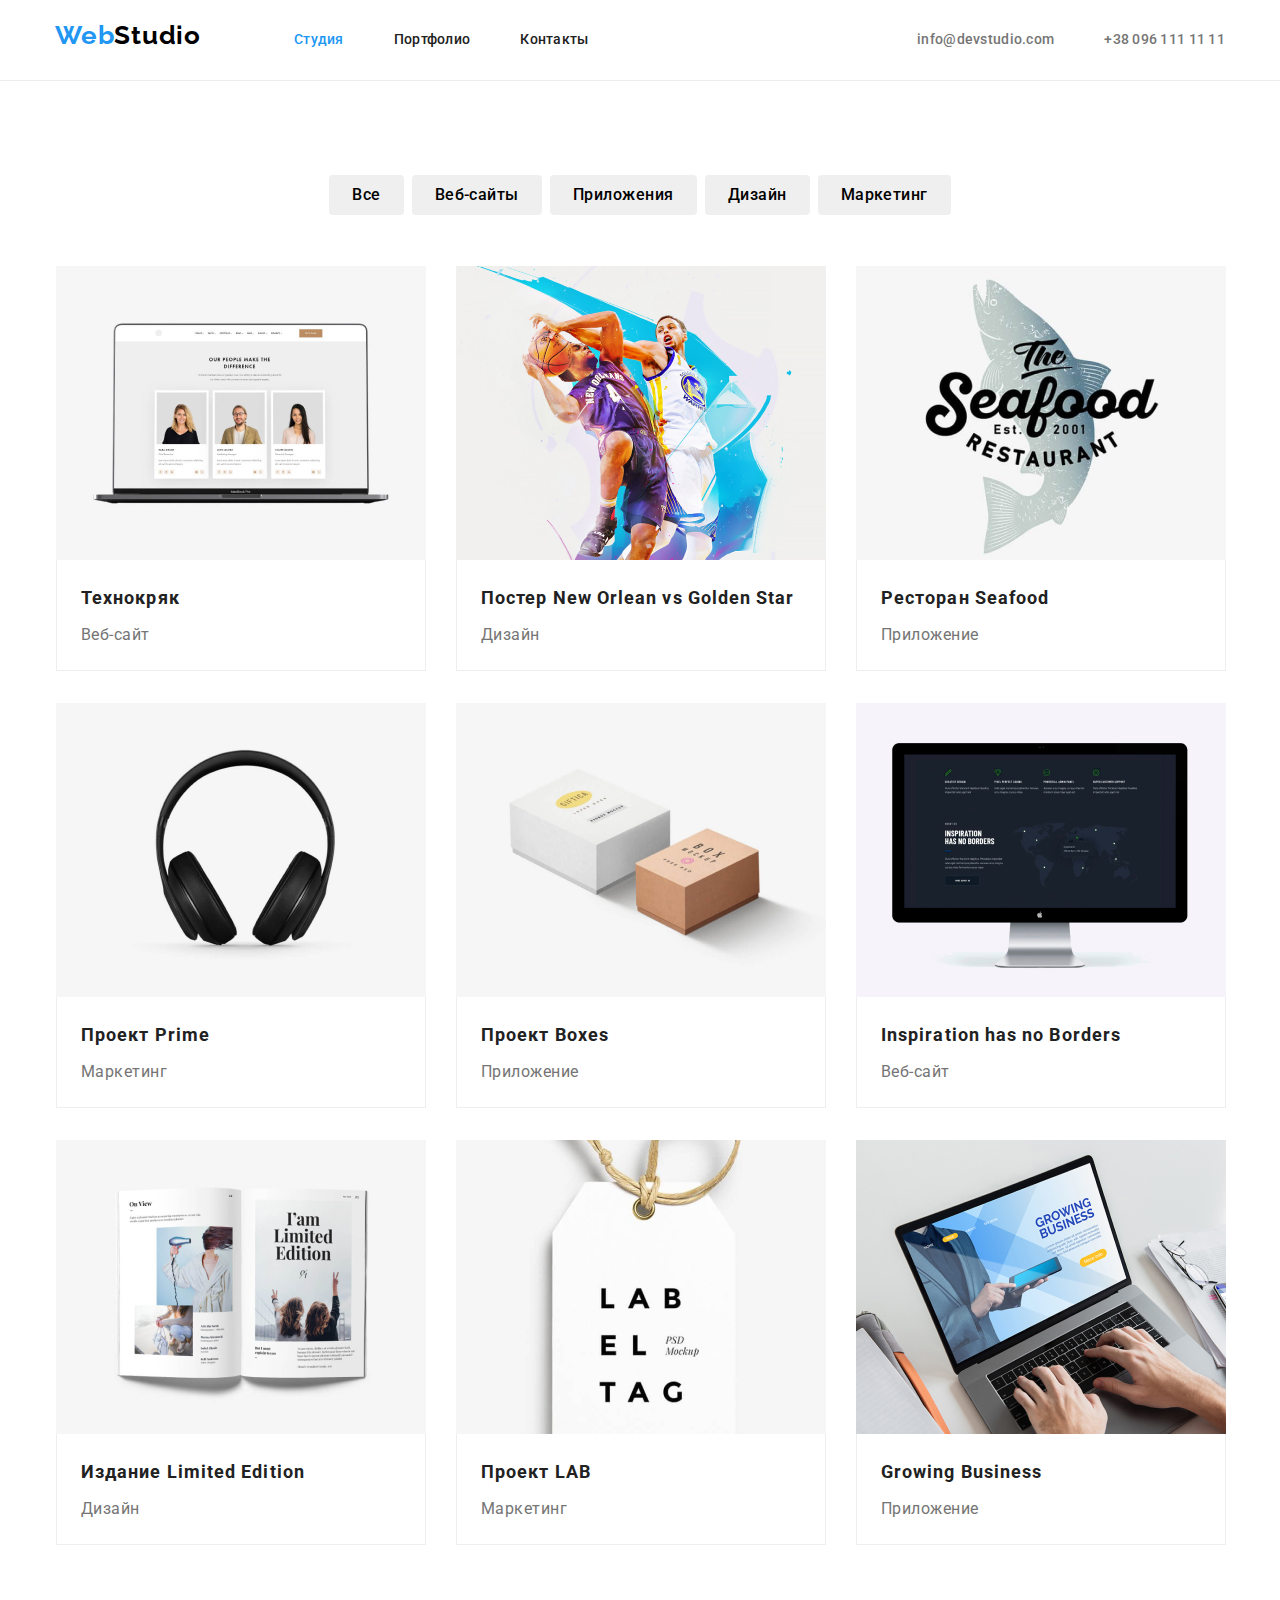
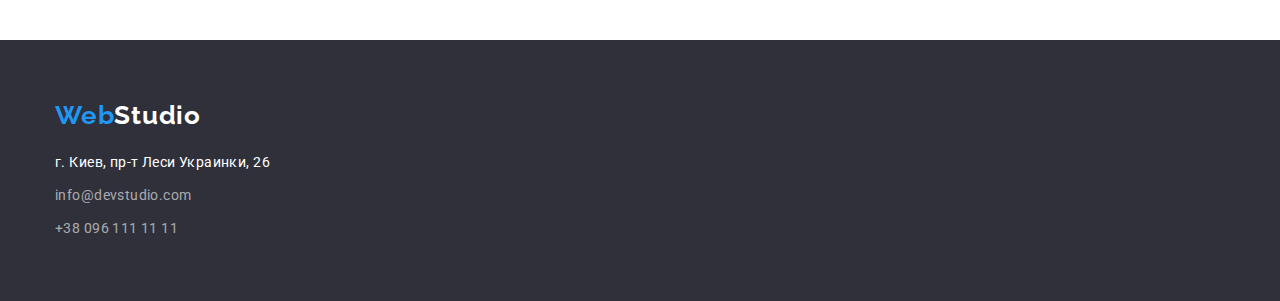
==== commit 6af3e014: "add border to the header" ====
--- a/portfolio.html
+++ b/portfolio.html
@@ -20,8 +20,8 @@
   </head>
   <body>
     <!-- Header of a page -->
-    <header>
-      <div class="header container">
+    <header class="header">
+      <div class="container">
         <!-- Navigation -->
         <nav class="site-nav">
           <!-- logo -->
--- a/css/style.css
+++ b/css/style.css
@@ -22,6 +22,7 @@
   --secondary-background-color: #2f303a;
   --section-background-color: #f5f4fa;
   --portfolio-card-border-color: #eeeeee;
+  --header-border-color: #ececec;
 }
 
 /* Main features */
@@ -93,11 +94,15 @@
 }
 
 /* Navigation */
-.header.container {
+.header .container {
   display: flex;
   align-items: center;
 
   /* background-color: orange; */
+}
+
+.header {
+  border-bottom: 1px solid var(--header-border-color);
 }
 
 .site-nav {
@@ -299,13 +304,13 @@
   border-radius: 0px 0px 4px 4px;
 }
 
-.card-info {
+.team-memeber .card-info {
   display: inline-block;
+  width: 270px;
   padding-top: 30px;
   padding-bottom: 30px;
-  padding-left: 60px;
-  padding-right: auto;
-
+  padding-left: 30px;
+  padding-right: 30px;
   text-align: center;
 }
 
@@ -316,7 +321,6 @@
   font-size: 16px;
   line-height: 1.19;
   letter-spacing: 0.03em;
-  text-align: center;
 }
 
 .team p {
@@ -450,7 +454,7 @@
   margin-bottom: 0;
 }
 
-.card-info {
+.example-card .card-info {
   width: 370px;
   padding-top: 20px;
   padding-right: 24px;
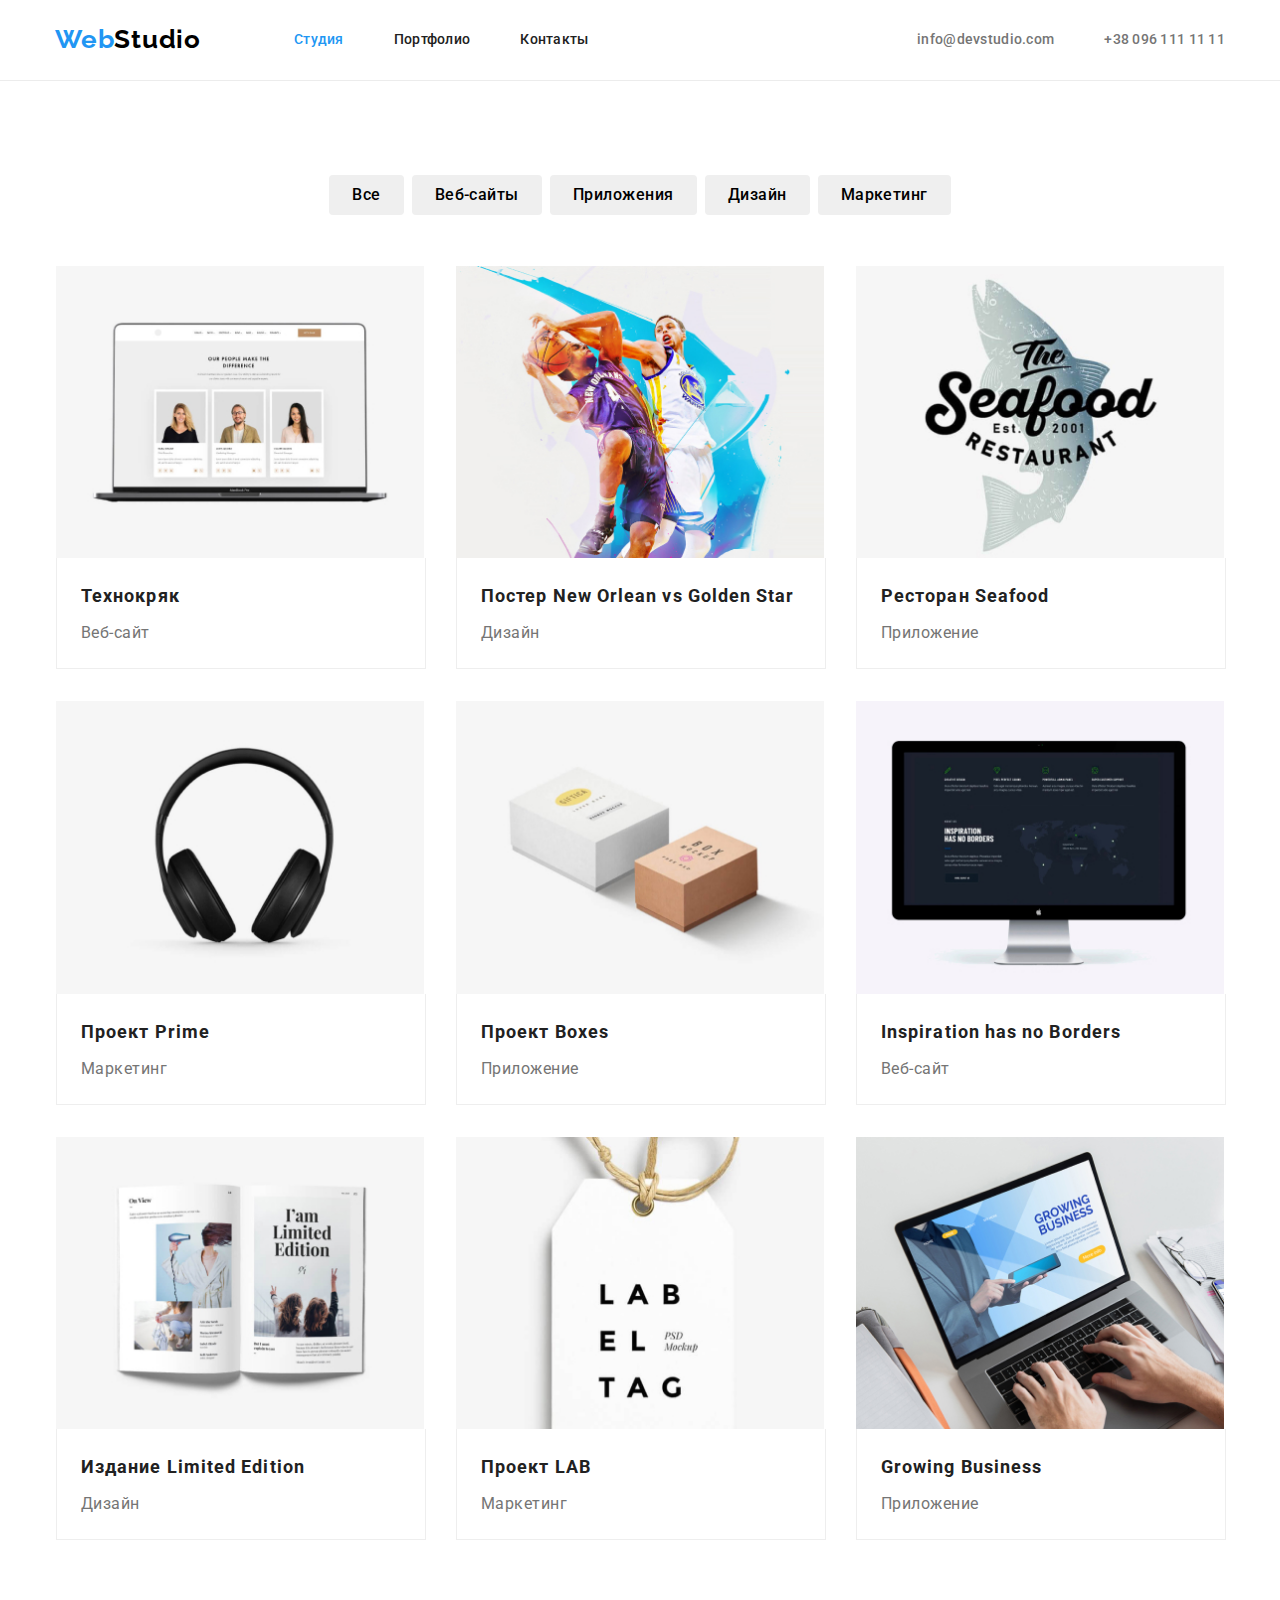
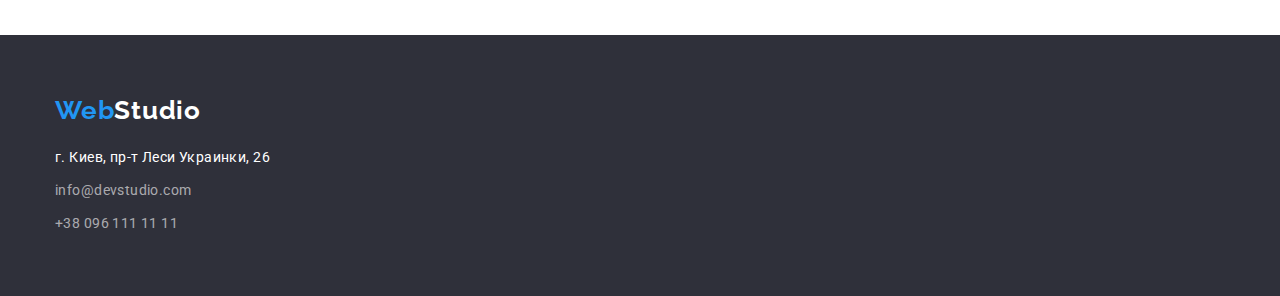
==== commit 12b9706c: "add visually-hidden class, remove paddings from contacts-nav" ====
--- a/portfolio.html
+++ b/portfolio.html
@@ -54,7 +54,7 @@
     <!-- Main content of a portfolio page-->
     <main>
       <section class="portfolio container">
-        <!-- <h1 class="portfolio-title">Примеры наших работ</h1> -->
+        <h1 class="portfolio-title visually-hidden">Примеры наших работ</h1>
 
         <!-- Filter -->
         <ul class="filter list">
--- a/css/style.css
+++ b/css/style.css
@@ -69,6 +69,19 @@
 
 img {
   display: block;
+  max-width: 100%;
+  height: auto;
+}
+
+.visually-hidden {
+  position: absolute;
+  width: 1px;
+  height: 1px;
+  margin: -1px;
+  border: 0;
+  padding: 0;
+  clip: rect(0 0 0 0);
+  overflow: hidden;
 }
 
 /* Header */
@@ -107,7 +120,7 @@
 
 .site-nav {
   display: flex;
-  align-items: baseline;
+  align-items: center;
 }
 .site-nav .logo {
   margin-right: 93px;
@@ -163,8 +176,6 @@
 
 .contacts-nav .link {
   display: block;
-  padding-top: 32px;
-  padding-bottom: 32px;
 
   font-weight: 500;
   font-size: 14px;
@@ -280,6 +291,10 @@
   justify-content: space-between;
 }
 
+.images img {
+  border: 2px solid transparent;
+}
+
 .works a > img:hover,
 .works a > img:focus {
   border-style: solid;
@@ -297,7 +312,7 @@
 }
 
 .team-memeber > .card {
-  width: 270px;
+  width: calc((100% - 3 * 30px) / 4);
   background-color: var(--primary-background-color);
   box-shadow: 0px 1px 3px rgba(0, 0, 0, 0.12), 0px 1px 1px rgba(0, 0, 0, 0.14),
     0px 2px 1px rgba(0, 0, 0, 0.2);
